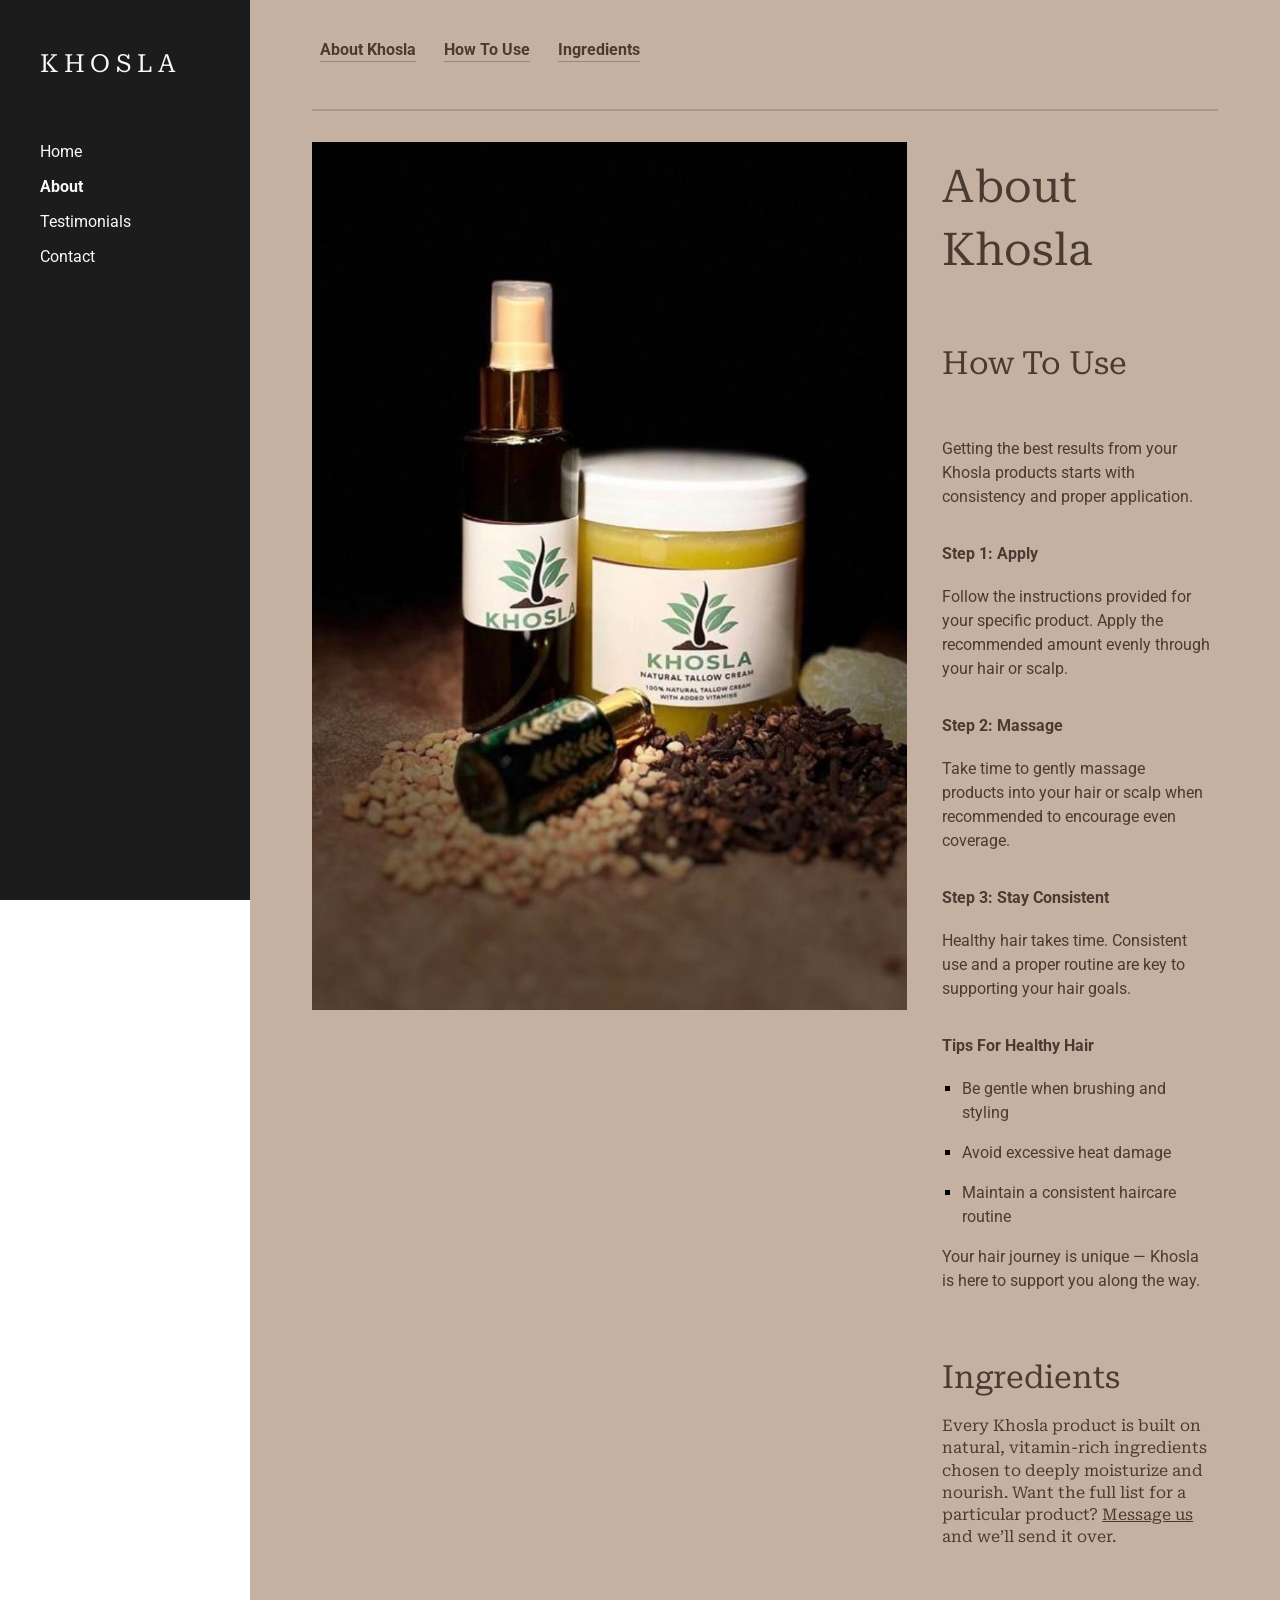
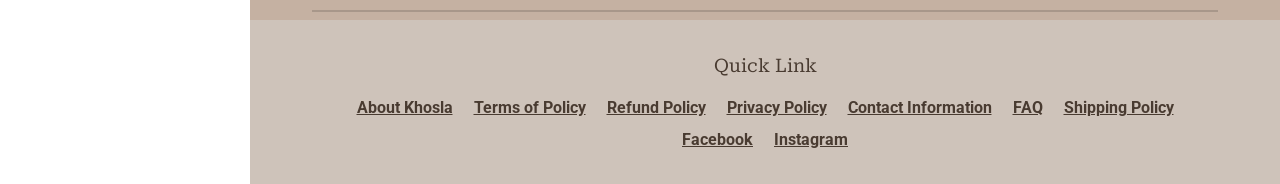
==== about.html @ aa328f6f "Rebuild the Khosla site as a static site Replaces the Google Sites export with plain HTML, CSS and v" ====
<!DOCTYPE html>
<html lang="en">
<head>
<meta charset="utf-8">
<meta name="viewport" content="width=device-width, initial-scale=1">
<title>Khosla - About</title>
<link rel="preconnect" href="https://fonts.googleapis.com">
<link rel="preconnect" href="https://fonts.gstatic.com" crossorigin>
<link rel="stylesheet" href="https://fonts.googleapis.com/css?family=Roboto%3Ai%2Cbi%2C700%2C400&amp;display=swap">
<link rel="stylesheet" href="https://fonts.googleapis.com/css?family=Roboto%20Serif%3Ai%2Cbi%2C700%2C400&amp;display=swap">
<link rel="stylesheet" href="assets/css/site.css">
</head>
<body>
<a class="skip-link" href="#main">Skip to main content</a>

<header class="sidebar">
  <nav class="nav" aria-label="Main">
    <a class="nav__brand" href="index.html">Khosla</a>
    <ul class="nav__list">
        <li class="nav__item"><a class="nav__link" href="index.html">Home</a></li>
        <li class="nav__item"><a class="nav__link is-current" href="about.html" aria-current="page">About</a></li>
        <li class="nav__item"><a class="nav__link" href="testimonials.html">Testimonials</a></li>
        <li class="nav__item"><a class="nav__link" href="contact.html">Contact</a></li>
    </ul>
  </nav>
</header>

<div class="page">
  <main class="main" id="main">
    <section class="section">
      <div class="section__body">
        <div class="grid">
      <div class="col" style="width:100%">
        <div class="block" style="padding:14px 8px">
          <ul class="page-nav">
            <li><a href="#about-khosla">About Khosla</a></li>
            <li><a href="#how-to-use">How To Use</a></li>
            <li><a href="#ingredients">Ingredients</a></li>
          </ul>
        </div>
      </div>
        </div>
      </div>
    </section>
    <section class="section" style="padding:0;background:var(--band)">
      <div class="section__body">
        <div class="grid">
      <div class="col" style="width:100%">
        <div class="block" style="padding:0 0 7.5px">
          <hr class="rule">
        </div>
      </div>
        </div>
      </div>
    </section>
    <section class="section" style="background:var(--band)">
      <div class="section__body">
        <div class="grid">
      <div class="col" style="width:66.664%">
        <div class="block">
          <img class="media" src="assets/img/about-products.jpg" alt="Khosla hair oil and tallow cream" width="702" height="1023">
        </div>
      </div>
      <div class="col" style="width:33.336%">
        <div class="block" style="padding:14px 8px 14px 8px">
          <h1 class="t ta-l" id="about-khosla"><span style="">About Khosla</span></h1>
        </div>
        <div class="block" style="padding:14px 8px 14px 8px">
          <h1 class="t ta-l t--section" id="how-to-use" style="margin:32px 0px 8px 0px"><span style="color:#493b31;">How To Use</span></h1>
        </div>
        <div class="block" style="padding:14px 8px 14px 8px">
          <p class="t ta-l" style="margin:16px 0px 16px 0px"><span style="color:#493b31;font-family:Roboto, Arial;font-variant:normal;font-weight:400;line-height:24px">Getting the best results from your Khosla products starts with consistency and proper application.</span></p>
          <h2 class="t ta-l" style="margin:24px 0px 5.333px 0px"><span style="color:#493b31;font-family:Roboto, Arial;font-size:12.0pt;font-variant:normal;font-weight:700;">Step 1: Apply</span></h2>
          <p class="t ta-l" style="margin:16px 0px 16px 0px"><span style="color:#493b31;font-family:Roboto, Arial;font-variant:normal;font-weight:400;line-height:24px">Follow the instructions provided for your specific product. Apply the recommended amount evenly through your hair or scalp.</span></p>
          <h2 class="t ta-l" style="margin:24px 0px 5.333px 0px"><span style="color:#493b31;font-family:Roboto, Arial;font-size:12.0pt;font-variant:normal;font-weight:700;">Step 2: Massage</span></h2>
          <p class="t ta-l" style="margin:16px 0px 16px 0px"><span style="color:#493b31;font-family:Roboto, Arial;font-variant:normal;font-weight:400;line-height:24px">Take time to gently massage products into your hair or scalp when recommended to encourage even coverage.</span></p>
          <h2 class="t ta-l" style="margin:24px 0px 5.333px 0px"><span style="color:#493b31;font-family:Roboto, Arial;font-size:12.0pt;font-variant:normal;font-weight:700;">Step 3: Stay Consistent</span></h2>
          <p class="t ta-l" style="margin:16px 0px 16px 0px"><span style="color:#493b31;font-family:Roboto, Arial;font-variant:normal;font-weight:400;line-height:24px">Healthy hair takes time. Consistent use and a proper routine are key to supporting your hair goals.</span></p>
          <h2 class="t ta-l" style="margin:24px 0px 5.333px 0px"><span style="color:#493b31;font-family:Roboto, Arial;font-size:12.0pt;font-variant:normal;font-weight:700;">Tips For Healthy Hair</span></h2>
          <ul class="t ta-l" style="margin:6px 0px 0px 0px"><li><p style="line-height:24px;margin:16px 0 16px"><span style="color:#493b31;font-family:Roboto, Arial;font-variant:normal;font-weight:400;line-height:24px">Be gentle when brushing and styling</span></p></li><li><p style="line-height:24px;margin:16px 0 16px"><span style="color:#493b31;font-family:Roboto, Arial;font-variant:normal;font-weight:400;line-height:24px">Avoid excessive heat damage</span></p></li><li><p style="line-height:24px;margin:16px 0 16px"><span style="color:#493b31;font-family:Roboto, Arial;font-variant:normal;font-weight:400;line-height:24px">Maintain a consistent haircare routine</span></p></li></ul>
          <p class="t ta-l" style="margin:16px 0px 16px 0px"><span style="color:#493b31;font-family:Roboto, Arial;font-variant:normal;font-weight:400;line-height:24px">Your hair journey is unique — Khosla is here to support you along the way.</span></p>
        </div>
        <div class="block" style="padding:0 8px 14px">
          <h1 class="t ta-l t--section" id="ingredients" style="margin:32px 0px 8px 0px"><span style="color:#493b31">Ingredients</span></h1>
          <p class="t ta-l" style="line-height:22.08px;margin:16px 0px 16px 0px"><span style="color:#493b31;font-family:'Roboto Serif', Arial;font-weight:400;line-height:22.08px">Every Khosla product is built on natural, vitamin-rich ingredients chosen to deeply moisturize and nourish. Want the full list for a particular product? <a href="contact.html">Message us</a> and we’ll send it over.</span></p>
        </div>
      </div>
        </div>
      </div>
    </section>
    <section class="section section--rule" style="padding:0;background:var(--band)">
      <div class="section__body">
        <div class="grid">
      <div class="col" style="width:100%">
        <div class="block" style="padding:0px 0px 7.5px 0px">
          <hr class="rule">
        </div>
      </div>
        </div>
      </div>
    </section>
  </main>

  <footer class="footer">
    <section class="section section--footer" style="background:var(--band-alt)">
      <div class="section__body">
        <div class="grid">
      <div class="col" style="width:100%">
        <div class="block" style="padding:8px 8px 8px 8px">
          <h3 class="t ta-c"><span style="">Quick Link</span></h3>
          <ul class="quick-links">
            <li><a href="about.html">About Khosla</a></li>
            <li><a href="terms-of-policy.html">Terms of Policy</a></li>
            <li><a href="refund-policy.html">Refund Policy</a></li>
            <li><a href="privacy-policy.html">Privacy Policy</a></li>
            <li><a href="contact.html">Contact Information</a></li>
            <li><a href="faq.html">FAQ</a></li>
            <li><a href="shipping-policy.html">Shipping Policy</a></li>
            <li><a href="https://www.facebook.com/profile.php?id=61594273318935&amp;sk=directory_contact_info" target="_blank" rel="noopener">Facebook</a></li>
            <li><a href="https://www.instagram.com/shopkhosla/" target="_blank" rel="noopener">Instagram</a></li>
          </ul>
        </div>
      </div>
        </div>
      </div>
    </section>
  </footer>
</div>
</body>
</html>
---- assets/css/site.css ----
/* ==========================================================================
   Khosla — static rebuild of sites.google.com/view/khoslademo
   Every value here was measured from the live published site.
   ========================================================================== */

:root {
  /* Palette */
  --sidebar-bg: #1c1c1c;
  --sidebar-fg: #f9f9f9;
  --band: #c5b1a2;        /* content sections            rgb(197,177,162) */
  --band-alt: #cec3ba;    /* footer + banner base colour rgb(206,195,186) */
  --heading: #493b31;     /* headings / links            rgb(73,59,49)    */
  --text: #1c1c1c;        /* body copy                   rgb(28,28,28)    */
  --rule: rgba(0, 0, 0, .15);
  --scrim: #1f2020;       /* banner darkening overlay    rgb(31,32,32)    */
  --dot: #c7c7c7;

  /* Type */
  --sans: Roboto, Arial, Helvetica, sans-serif;
  --serif: "Roboto Serif", Georgia, "Times New Roman", serif;

  /* Metrics */
  --sidebar-w: 250px;
  --grid-max: 1280px;
  --grid-pad: 48px;
  --col-pad: 13.66px;   /* inner gutter on every grid column */
}

*,
*::before,
*::after { box-sizing: border-box; }

html { -webkit-text-size-adjust: 100%; }

body {
  margin: 0;
  background: #fff;
  color: var(--text);
  font-family: var(--sans);
  font-size: 16px;
  line-height: normal;
}

img { max-width: 100%; }

.skip-link {
  position: absolute;
  left: -9999px;
  top: 0;
  z-index: 100;
  padding: 12px 16px;
  background: var(--sidebar-bg);
  color: var(--sidebar-fg);
}
.skip-link:focus { left: 0; }

/* --------------------------------------------------------------- Sidebar */

.sidebar {
  position: fixed;
  inset: 0 auto 0 0;
  width: var(--sidebar-w);
  max-width: 80%;
  background: var(--sidebar-bg);
  z-index: 10;
  overflow-y: auto;
}

/* Wordmark set to echo the logo on the banner: same serif, uppercase, widely
   letter-spaced. The logo's own green (#243b21) sits at 1.4:1 against this
   sidebar, so it is set in the cream used for the rest of the nav. */
.nav__brand {
  display: block;
  /* Left edge matches the nav links below (36px list inset + 4px link pad). */
  padding: 48px 24px 0 40px;
  color: var(--sidebar-fg);
  font-family: var(--serif);
  font-size: 25px;
  line-height: 32px;
  font-weight: 400;
  letter-spacing: .22em;
  text-transform: uppercase;
  text-decoration: none;
}

.nav__list {
  margin: 62px 0 0;
  padding: 0 12px 0 36px;
  list-style: none;
}

.nav__item + .nav__item { margin-top: 16px; }

.nav__link {
  display: block;
  padding-left: 4px;
  color: var(--sidebar-fg);
  font-size: 16px;
  line-height: normal;
  text-decoration: none;
}

.nav__link:hover { text-decoration: underline; }
.nav__link.is-current { font-weight: 700; }

/* ------------------------------------------------------------ Page shell */

.page { margin-left: var(--sidebar-w); }

/* -------------------------------------------------------------- Sections */

/* Flex rather than table: the banner image is an absolutely positioned child,
   and in a CSS table it gets wrapped in an anonymous cell and steals width.
   `align-items: center` reproduces the original's vertical-align: middle. */
.section {
  position: relative;
  display: flex;
  align-items: center;
  width: 100%;
  padding: 24px 0;
  background: var(--band);
}

/* Each section's band colour is emitted inline from the measured original:
   plain banners use --band, image banners --band-alt, footers --band-alt.
   The value below is only a fallback. */

/* A rule-only section carries no padding of its own. */
.section--rule { padding: 0; }

/* Banner height comes from the original as a custom property so that narrow
   screens can cap it with min() rather than being stuck at 900px. */
.section--banner { min-height: var(--banner-h, 0); }

.section__media {
  position: absolute;
  inset: 0;
  background-position: 50% 50%;
  background-size: cover;
  background-repeat: no-repeat;
}

.section__scrim {
  position: absolute;
  inset: 0;
  background: var(--scrim);
}

.section__body { width: 100%; }

.grid {
  position: relative;
  max-width: var(--grid-max);
  margin: 0 auto;
  padding: 0 var(--grid-pad);
  display: flex;
  align-items: flex-start;
}

.col {
  padding: 0 var(--col-pad);
  min-width: 0;
}

/* ---------------------------------------------------------------- Blocks */

/* Blocks stack flush; their inset is emitted per block from the measured
   original, because Google Sites varies it (8px, 14px 8px, 0 ...).
   The generic sans-serif here is deliberate: it is the block's strut font in
   the original, and bare <br> spacers are measured against it. */
.block {
  font-family: sans-serif;
  font-size: 16px;
  line-height: normal;
}

/* Horizontal rule block */
.rule {
  height: 2px;
  margin: 8.5px 0 0;
  border: 0;
  background: var(--rule);
}

/* ------------------------------------------------------------------ Type */

.t { margin: 0; }

/* Preserved tab characters (the footer link row relies on them). */
.tab { white-space: pre; }

h1.t, h2.t, h3.t, h4.t, h5.t, h6.t {
  font-family: var(--serif);
  font-weight: 400;
  color: var(--heading);
}

h1.t { font-size: 45.3333px; line-height: 1.38; }
h2.t { font-size: 24px;      line-height: 1.5; }
h3.t { font-size: 18.6667px; line-height: 1.5; }

/* --------------------------------------------------- Section headings
   A page title, sections within it, and sub-headings inside those need three
   distinct sizes. Without this the About page runs 45 / 45 / 45 with 24px
   sub-headings beneath, so nothing reads as belonging to anything.
   -------------------------------------------------------------------- */

h1.t--section,
h2.t--section {
  font-size: 32px;
  line-height: 1.38;
}

p.t {
  font-family: var(--sans);
  font-size: 16px;
  font-weight: 700;
  line-height: 24px;
  color: var(--text);
}

ul.t, ol.t {
  margin: 0;
  padding-left: 0;
  font-family: sans-serif;
  font-size: 16px;
  color: #000;
}

ul.t { list-style: square; }

ul.t li, ol.t li {
  margin: 0 0 0 20px;
  font-family: var(--sans);
}

ul.t li + li, ol.t li + li { margin-top: 6px; }

/* Each list item wraps a paragraph that carries the real line-height. */
ul.t li > p, ol.t li > p { padding: 0; }

.t a { color: inherit; text-decoration: underline; }
.t a:hover { text-decoration: none; }

/* Doubled class so this outranks `h1.t { color: var(--heading) }`, which is
   more specific than a single class and would otherwise win. */
.t.t--on-media { color: var(--sidebar-fg); }
.t.t--on-media a { color: inherit; }

.ta-l { text-align: left; }
.ta-c { text-align: center; }
.ta-r { text-align: right; }
.ta-j { text-align: justify; }

/* ---------------------------------------------------------------- Images */

.media {
  display: block;
  width: 100%;
  height: auto;
}

.media-link { display: block; }

/* -------------------------------------------------------------- Carousel */

.carousel { position: relative; }

.carousel__viewport {
  position: relative;
  width: 100%;
  overflow: hidden;
}

.carousel__slide {
  position: absolute;
  inset: 0;
  background-position: 50% 50%;
  background-size: cover;
  background-repeat: no-repeat;
  opacity: 0;
  transition: opacity .4s ease;
}

.carousel__slide.is-active { opacity: 1; }

.carousel__dots {
  display: flex;
  justify-content: center;
  padding-top: 32.8px;
}

.carousel__dot {
  width: 10px;
  height: 10px;
  margin: 0 4px;
  padding: 0;
  border: 0;
  border-radius: 50%;
  background: var(--dot);
  cursor: pointer;
}

.carousel__dot.is-active { background: var(--heading); }

/* ------------------------------------------------------------------ Price
   Product pages: price and the order prompt beneath it.
   -------------------------------------------------------------------- */

.price {
  margin: 0;
  font-family: var(--serif);
  font-size: 32px;
  line-height: 44px;
  font-weight: 400;
  color: var(--heading);
}

/* Price shown on a Home product tile: secondary to the product name. */
.price--tile {
  font-size: 20px;
  line-height: 28px;
}

.order-note {
  margin: 0;
  font-family: var(--sans);
  font-size: 15px;
  line-height: 23px;
  color: rgba(28, 28, 28, .82);
  text-wrap: balance;
}

.button {
  display: inline-block;
  margin-top: 16px;
  padding: 12px 28px;
  border: 0;
  background: var(--heading);
  color: #f9f9f9;
  font-family: var(--sans);
  font-size: 16px;
  line-height: 24px;
  font-weight: 700;
  text-decoration: none;
  cursor: pointer;
}

.button:hover { background: #3a2f27; }
.button:focus-visible { outline: 2px solid var(--text); outline-offset: 2px; }

/* ------------------------------------------------------------------ Forms */

.form {
  margin: 0;
  font-family: var(--sans);
  text-align: left;
}

.form__label {
  display: block;
  margin-bottom: 6px;
  font-size: 14px;
  line-height: 20px;
  font-weight: 700;
  color: var(--text);
}

.form__field + .form__field { margin-top: 16px; }

.form__input,
.form__textarea {
  display: block;
  width: 100%;
  padding: 11px 13px;
  border: 1px solid rgba(0, 0, 0, .25);
  border-radius: 0;
  background: #fdfcfb;
  color: var(--text);
  font-family: var(--sans);
  font-size: 16px;
  line-height: 24px;
}

.form__textarea {
  min-height: 132px;
  resize: vertical;
}

.form__input:focus,
.form__textarea:focus {
  outline: 2px solid var(--heading);
  outline-offset: -1px;
  border-color: var(--heading);
}

/* Honeypot — hidden from people, visible to bots that fill everything in. */
.form__botcheck {
  position: absolute !important;
  width: 1px;
  height: 1px;
  overflow: hidden;
  clip: rect(0 0 0 0);
  white-space: nowrap;
}

.form__status {
  margin: 12px 0 0;
  min-height: 24px;
  font-size: 14px;
  line-height: 24px;
  font-weight: 700;
  color: var(--text);
}

.form__status.is-error { color: #8a2b21; }
.form__status.is-success { color: #2f5d3a; }

/* Ordering instructions above the contact form.
   `text-wrap: balance` evens out the line lengths — centred copy with ragged
   lines and a two-word orphan on the last one reads badly. The wider measure
   also drops it from four lines to three. */
.order-intro {
  max-width: 640px;
  margin: 0 auto 24px;
  font-family: var(--sans);
  font-size: 15px;
  line-height: 23px;
  color: rgba(28, 28, 28, .82);
  text-align: center;
  text-wrap: balance;
}

/* The contact form sits in a full-width column, so cap it: full-bleed
   inputs across 1000px+ are unpleasant to fill in. */
.form--contact {
  max-width: 520px;
  margin-left: auto;
  margin-right: auto;
}

/* The contact and review forms sit as centred blocks under centred copy, so
   centre their button and status too. Labels and inputs stay left aligned,
   which is what people expect when filling a form in. */
.form--contact .button,
.form--review .button {
  display: block;
  margin-left: auto;
  margin-right: auto;
}

.form--contact .form__status,
.form--review .form__status { text-align: center; }

/* Subscribe form: input and button side by side, stacking when narrow. */
.form--subscribe .form__row {
  display: flex;
  flex-wrap: wrap;
  gap: 12px;
  align-items: flex-start;
}

.form--subscribe .form__input { flex: 1 1 220px; width: auto; }
.form--subscribe .button { margin-top: 0; padding: 12px 24px; }

@media (max-width: 479px) {
  .form--subscribe .form__row { display: block; }
  .form--subscribe .form__input { width: 100%; }
  .form--subscribe .button { margin-top: 12px; width: 100%; }
}

/* ------------------------------------------------------- Footer quick links
   Rebuilt as a real list: the original was a pasted run of links separated by
   tabs and non-breaking spaces, with underlines bleeding across the gaps.
   -------------------------------------------------------------------- */

.quick-links {
  display: flex;
  flex-wrap: wrap;
  justify-content: center;
  gap: 8px 21px;
  margin: 16px 0 0;
  padding: 0;
  list-style: none;
}

.quick-links a {
  font-family: var(--sans);
  font-size: 16px;
  line-height: 24px;
  font-weight: 700;
  color: var(--heading);
  text-decoration: underline;
}

.quick-links a:hover { text-decoration: none; }

@media (max-width: 479px) {
  .quick-links { gap: 8px 20px; }
}

/* ---------------------------------------------------------------- Reviews
   Customer reviews, laid out three across like the testimonials they
   replace: quote in the serif, name bold and centred beneath.
   -------------------------------------------------------------------- */

.reviews {
  display: grid;
  grid-template-columns: repeat(3, 1fr);
  gap: 40px 28px;
  margin: 0;
  padding: 0 8px;
}

.reviews.is-unavailable { display: none; }

.review { margin: 0; }

.review__body {
  margin: 0;
  font-family: var(--serif);
  font-size: 18.6667px;
  line-height: 28px;
  font-weight: 400;
  color: var(--heading);
  text-align: left;
  white-space: pre-wrap;
  overflow-wrap: anywhere;
}

.review__name {
  margin: 16px 0 0;
  font-family: var(--sans);
  font-size: 16px;
  line-height: 24px;
  font-weight: 700;
  color: var(--text);
  text-align: center;
}

.reviews__empty {
  grid-column: 1 / -1;
  margin: 0;
  font-family: var(--sans);
  font-size: 16px;
  line-height: 24px;
  color: var(--text);
  text-align: center;
}

.form--review {
  max-width: 520px;
  margin-left: auto;
  margin-right: auto;
}

@media (max-width: 767px) {
  .reviews {
    grid-template-columns: 1fr;
    gap: 32px;
  }
}

/* Character counter under a form field. */
.form__hint {
  margin: 6px 0 0;
  font-family: var(--sans);
  font-size: 13px;
  line-height: 18px;
  color: rgba(28, 28, 28, .65);
  text-align: right;
}

.form__hint.is-short { color: rgba(28, 28, 28, .85); }
.form__hint.is-warn { color: #8a2b21; }

/* ==========================================================================
   Responsive

   Three steps down from the desktop layout:
     < 1280px  the fixed sidebar becomes a sticky top bar
     <  768px  grid columns stack, type steps down, banners are capped
     <  480px  tightest gutters and the smallest type step

   The original collapsed to a hamburger drawer, zeroed every section's
   vertical padding and dropped gutters to 5px. This is deliberately not that:
   four nav links fit on one row, so nothing needs hiding behind a menu.
   ========================================================================== */

/* ----------------------------------------------- Below the sidebar layout */

@media (max-width: 1279px) {
  .sidebar {
    position: sticky;
    inset: 0 auto auto 0;
    width: 100%;
    max-width: none;
    overflow: visible;
    z-index: 20;
  }

  .nav {
    display: flex;
    flex-wrap: wrap;
    align-items: baseline;
    gap: 4px 32px;
    padding: 14px 32px;
  }

  .nav__brand {
    padding: 0;
    margin-right: auto;
    font-size: 24px;
    line-height: 34px;
  }

  .nav__list {
    margin: 0;
    padding: 0;
    display: flex;
    flex-wrap: wrap;
    gap: 4px 24px;
  }

  .nav__item + .nav__item { margin-top: 0; }

  .nav__link { padding-left: 0; line-height: 34px; }

  .page { margin-left: 0; }

  .grid { padding: 0 32px; }

  /* Artwork banners carry the logo, wordmark and badges, so cropping loses
     the point of them. Once the banner is full width it is narrower than the
     image's own proportions, so give the section the image's aspect ratio and
     let it show whole rather than filling a fixed height. */
  .section--artwork {
    min-height: 0;
    /* !important because the section's padding is emitted inline by the
       generator to match the original desktop layout. */
    padding: 0 !important;
    aspect-ratio: var(--banner-ratio);
  }

  .section--artwork .section__media { background-size: contain; }
}

/* ------------------------------------------------------- Stacked columns */

@media (max-width: 767px) {
  .nav { gap: 2px 24px; padding: 12px 24px; }
  .nav__brand { font-size: 22px; line-height: 30px; }
  .nav__list { gap: 2px 18px; }
  .nav__link { font-size: 15px; line-height: 30px; }

  .grid {
    display: block;
    padding: 0 24px;
  }

  .col {
    width: 100% !important;
    padding: 0;
  }

  .col + .col { margin-top: 28px; }

  /* Spacer columns exist only to position content on wide screens. */
  .col--empty { display: none; }

  /* A 900px banner is most of a phone screen before any content shows.
     Artwork banners are excluded: they size to the image's own ratio. */
  .section--banner:not(.section--artwork) { min-height: min(var(--banner-h, 0), 64vh); }

  h1.t { font-size: 34px; }
  h2.t { font-size: 20px; }
  h3.t { font-size: 17px; }
  h1.t--section, h2.t--section { font-size: 25px; }

  .price { font-size: 28px; line-height: 38px; }
  .price--tile { font-size: 19px; line-height: 27px; }

  .form--contact,
  .form--review,
  .order-intro { max-width: none; }

  .button { width: 100%; text-align: center; }
  .quick-links { gap: 10px 22px; }
}

/* ------------------------------------------------------------ Small phones */

@media (max-width: 479px) {
  .nav { padding: 12px 16px; }
  .grid { padding: 0 16px; }

  h1.t { font-size: 29px; }
  h2.t { font-size: 19px; }
  h1.t--section, h2.t--section { font-size: 22px; }

  .price { font-size: 26px; line-height: 34px; }
  .section--banner:not(.section--artwork) { min-height: min(var(--banner-h, 0), 58vh); }
  .quick-links { gap: 10px 18px; }
}


/* ------------------------------------------------- About page section nav
   A horizontal row of links to each section of the page, replacing the
   original's stacked list of anchors.
   -------------------------------------------------------------------- */

.page-nav {
  display: flex;
  flex-wrap: wrap;
  gap: 8px 28px;
  margin: 0;
  padding: 0;
  list-style: none;
}

.page-nav a {
  font-family: var(--sans);
  font-size: 16px;
  line-height: 24px;
  font-weight: 700;
  color: var(--heading);
  text-decoration: none;
  border-bottom: 1px solid rgba(73, 59, 49, .35);
  padding-bottom: 2px;
}

.page-nav a:hover { border-bottom-color: var(--heading); }

/* Smooth jump, and keep the target clear of the sticky bar on small screens. */
html { scroll-behavior: smooth; }

.t--section,
h1.t[id],
h2.t[id] { scroll-margin-top: 24px; }

@media (max-width: 1279px) {
  .t--section,
  h1.t[id],
  h2.t[id] { scroll-margin-top: 90px; }
}

@media (prefers-reduced-motion: reduce) {
  html { scroll-behavior: auto; }
}
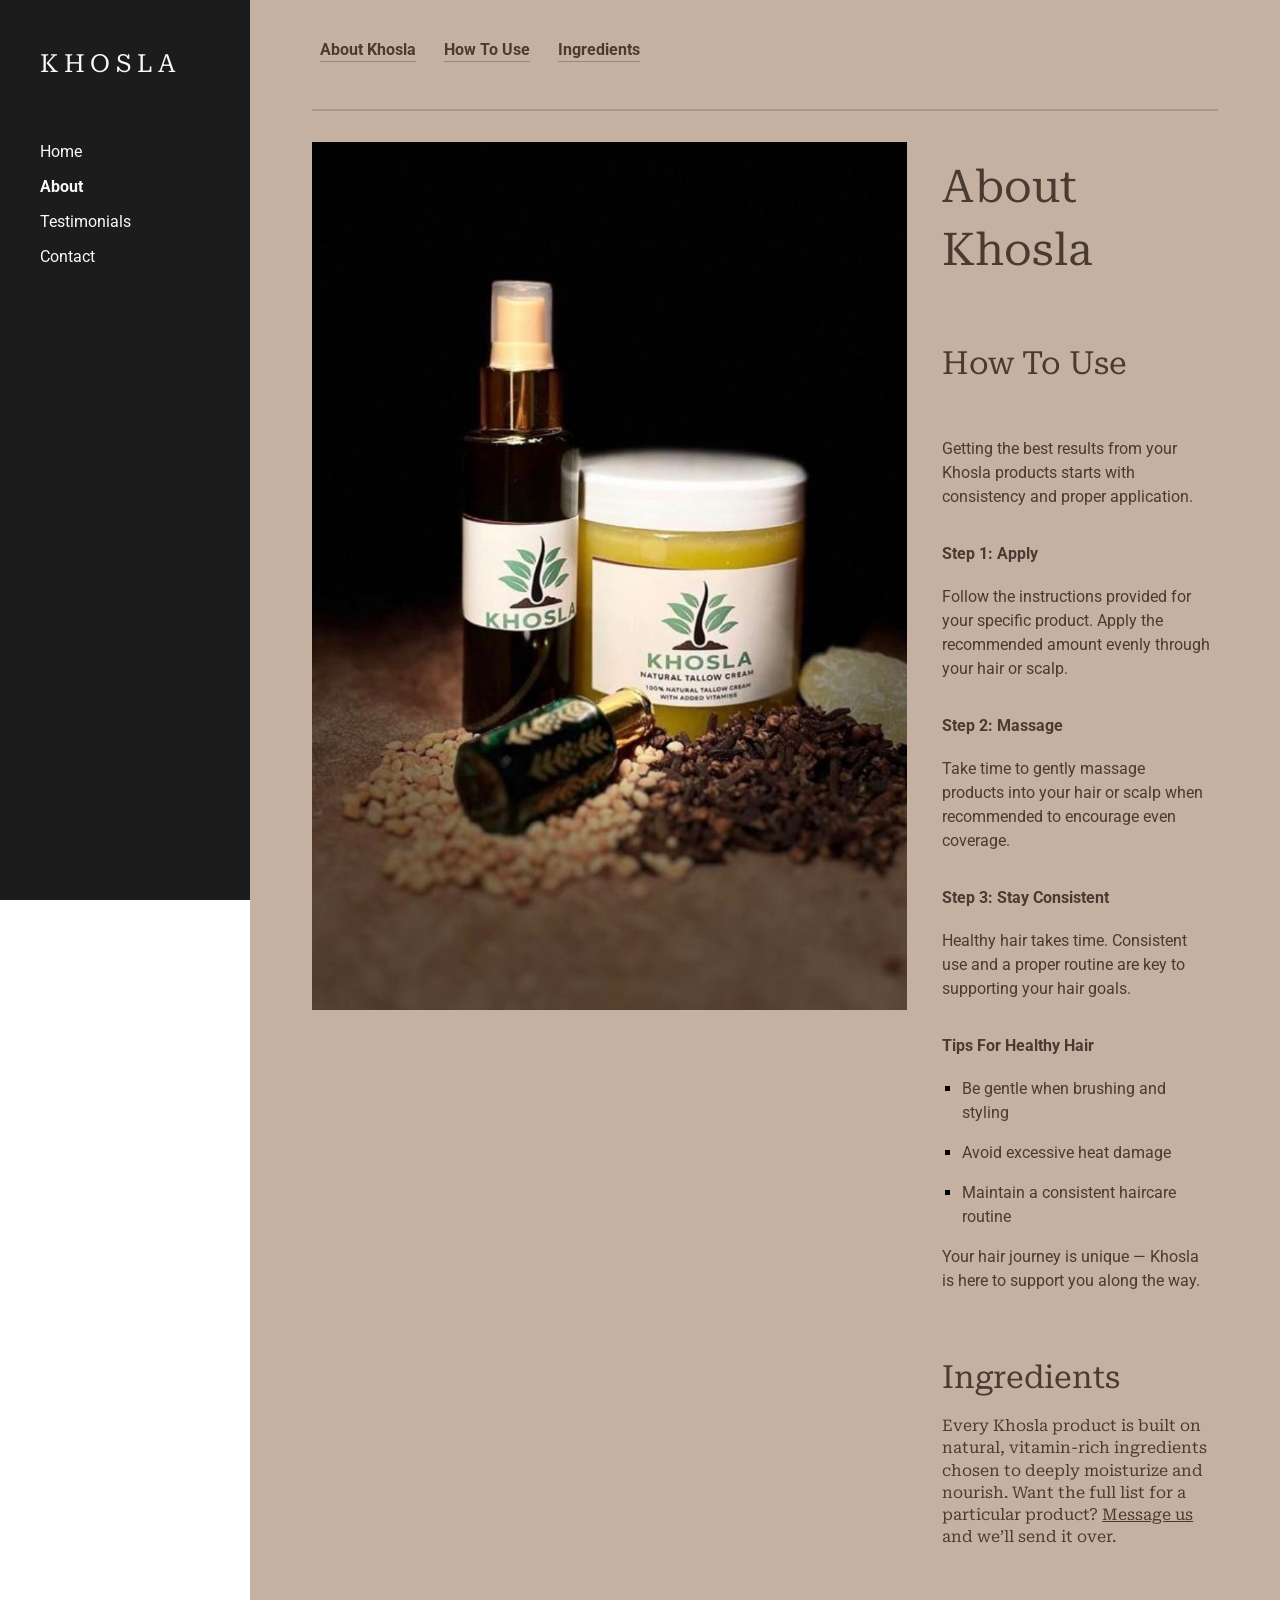
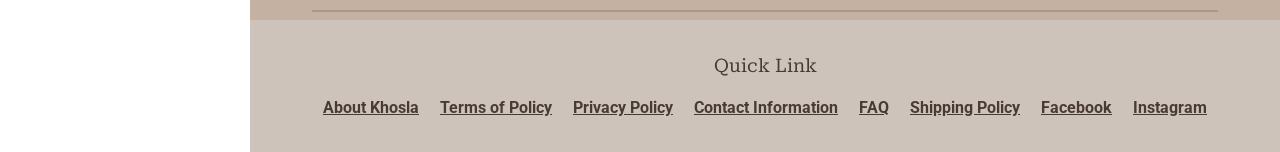
==== commit 11e7e18b: "Remove the refund policy page" ====
--- a/about.html
+++ b/about.html
@@ -111,7 +111,6 @@
           <ul class="quick-links">
             <li><a href="about.html">About Khosla</a></li>
             <li><a href="terms-of-policy.html">Terms of Policy</a></li>
-            <li><a href="refund-policy.html">Refund Policy</a></li>
             <li><a href="privacy-policy.html">Privacy Policy</a></li>
             <li><a href="contact.html">Contact Information</a></li>
             <li><a href="faq.html">FAQ</a></li>
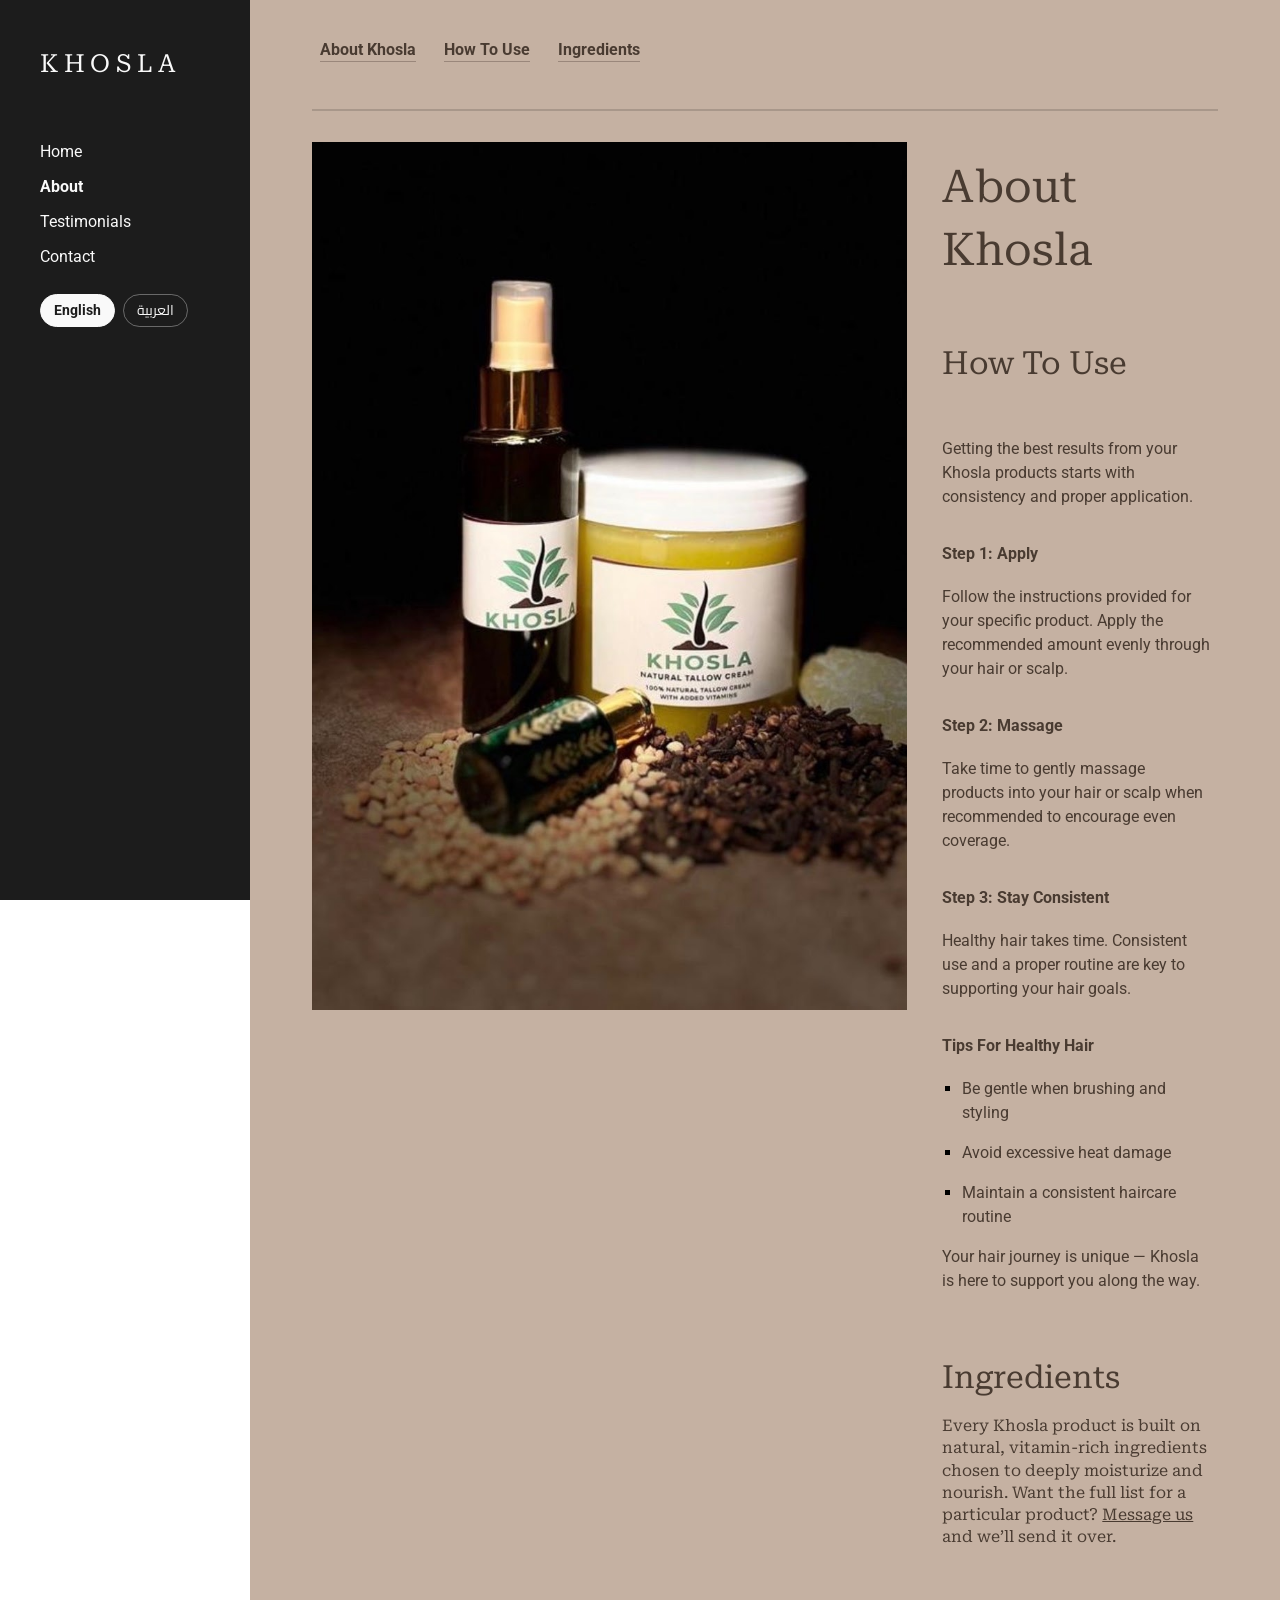
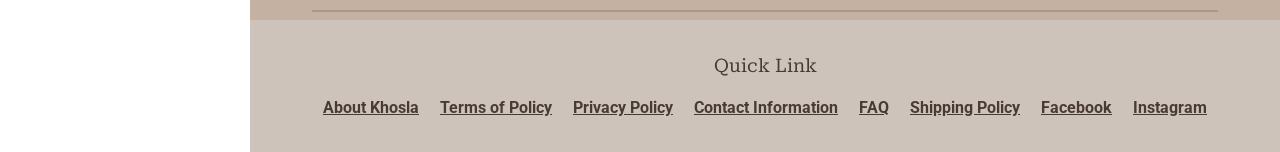
==== commit de6509a3: "Add an English and Arabic toggle Two buttons in the header swap the page between English and Arabic " ====
--- a/about.html
+++ b/about.html
@@ -8,6 +8,7 @@
 <link rel="preconnect" href="https://fonts.gstatic.com" crossorigin>
 <link rel="stylesheet" href="https://fonts.googleapis.com/css?family=Roboto%3Ai%2Cbi%2C700%2C400&amp;display=swap">
 <link rel="stylesheet" href="https://fonts.googleapis.com/css?family=Roboto%20Serif%3Ai%2Cbi%2C700%2C400&amp;display=swap">
+<link rel="stylesheet" href="https://fonts.googleapis.com/css2?family=Cairo:wght@400;700&amp;display=swap">
 <link rel="stylesheet" href="assets/css/site.css">
 </head>
 <body>
@@ -23,6 +24,10 @@
         <li class="nav__item"><a class="nav__link" href="contact.html">Contact</a></li>
     </ul>
   </nav>
+  <div class="lang" role="group" aria-label="Language">
+    <button type="button" class="lang__btn is-active" data-lang="en" lang="en" aria-pressed="true">English</button>
+    <button type="button" class="lang__btn" data-lang="ar" lang="ar" aria-pressed="false">العربية</button>
+  </div>
 </header>
 
 <div class="page">
@@ -125,5 +130,7 @@
     </section>
   </footer>
 </div>
+
+<script src="assets/js/i18n.js"></script>
 </body>
 </html>
--- a/assets/css/site.css
+++ b/assets/css/site.css
@@ -43,16 +43,30 @@
 
 img { max-width: 100%; }
 
+/* Hidden by clipping rather than by a large negative offset: an offset pushes
+   the document 10,000px wide in right-to-left, where the page starts scrolled
+   to the right and the visitor can drag sideways into empty space. */
 .skip-link {
   position: absolute;
-  left: -9999px;
   top: 0;
+  left: 0;
   z-index: 100;
+  width: 1px;
+  height: 1px;
+  overflow: hidden;
+  clip-path: inset(50%);
+  white-space: nowrap;
   padding: 12px 16px;
   background: var(--sidebar-bg);
   color: var(--sidebar-fg);
 }
-.skip-link:focus { left: 0; }
+
+.skip-link:focus {
+  width: auto;
+  height: auto;
+  overflow: visible;
+  clip-path: none;
+}
 
 /* --------------------------------------------------------------- Sidebar */
 
@@ -262,6 +276,13 @@
 
 .media-link { display: block; }
 
+/* Home product tiles are square, so their names and prices sit on the same
+   line whatever shape the source photograph is. */
+.media-link .media {
+  aspect-ratio: 1;
+  object-fit: cover;
+}
+
 /* -------------------------------------------------------------- Carousel */
 
 .carousel { position: relative; }
@@ -313,6 +334,40 @@
   font-size: 32px;
   line-height: 44px;
   font-weight: 400;
+  color: var(--heading);
+}
+
+/* Size and price list on a product page. Sizes left, prices right, so the
+   amounts line up and can be compared down the column. */
+.prices {
+  max-width: 260px;
+  margin: 0 auto;
+  padding: 0;
+  list-style: none;
+  font-family: var(--sans);
+}
+
+.prices li {
+  display: flex;
+  justify-content: space-between;
+  align-items: baseline;
+  gap: 24px;
+  padding: 9px 0;
+  border-bottom: 1px solid rgba(73, 59, 49, .18);
+}
+
+.prices li:last-child { border-bottom: 0; }
+
+.prices .size {
+  font-size: 15px;
+  line-height: 24px;
+  color: rgba(28, 28, 28, .8);
+}
+
+.prices .amount {
+  font-family: var(--serif);
+  font-size: 21px;
+  line-height: 28px;
   color: var(--heading);
 }
 
@@ -747,3 +802,99 @@
 @media (prefers-reduced-motion: reduce) {
   html { scroll-behavior: auto; }
 }
+
+/* ------------------------------------------------- Language switch & RTL */
+
+/* Sits under the nav in the sidebar on desktop, and inline in the bar on
+   narrow screens. The page always loads English; these only swap what is
+   already rendered. */
+.lang {
+  display: flex;
+  gap: 8px;
+  margin: 28px 12px 32px 36px;
+  padding-left: 4px;
+}
+
+.lang__btn {
+  flex: 0 0 auto;
+  padding: 5px 13px;
+  border: 1px solid rgba(249, 249, 249, .35);
+  border-radius: 999px;
+  background: transparent;
+  color: var(--sidebar-fg);
+  font-family: inherit;
+  font-size: 14px;
+  line-height: 1.5;
+  cursor: pointer;
+}
+
+.lang__btn[lang="ar"] { font-family: 'Cairo', sans-serif; }
+.lang__btn:hover { border-color: var(--sidebar-fg); }
+
+.lang__btn.is-active {
+  background: var(--sidebar-fg);
+  border-color: var(--sidebar-fg);
+  color: var(--sidebar-bg);
+  font-weight: 700;
+}
+
+/* Arabic needs a face with Arabic glyphs; Roboto has none, so without this
+   the text falls back to whatever the device happens to carry. */
+html[dir="rtl"] body,
+html[dir="rtl"] .block,
+html[dir="rtl"] .t,
+html[dir="rtl"] .form__input,
+html[dir="rtl"] .form__textarea,
+html[dir="rtl"] .button { font-family: 'Cairo', sans-serif; }
+
+/* Mirror the shell. */
+html[dir="rtl"] .sidebar { inset: 0 0 0 auto; }
+html[dir="rtl"] .page { margin-left: 0; margin-right: var(--sidebar-w); }
+
+/* The wordmark is a wide-tracked Latin serif; neither tracking nor uppercase
+   means anything in Arabic, and both make it unreadable. */
+html[dir="rtl"] .nav__brand {
+  padding: 48px 40px 0 24px;
+  font-family: 'Cairo', sans-serif;
+  letter-spacing: 0;
+  text-transform: none;
+}
+
+html[dir="rtl"] .nav__list { padding: 0 36px 0 12px; }
+html[dir="rtl"] .nav__link { padding-left: 0; padding-right: 4px; }
+html[dir="rtl"] .lang { margin: 28px 36px 32px 12px; padding: 0 4px 0 0; }
+
+/* Alignment follows the reading direction: copy set flush left in English
+   should sit flush right in Arabic. Centred and justified stay as they are. */
+html[dir="rtl"] .ta-l { text-align: right; }
+html[dir="rtl"] .ta-r { text-align: left; }
+
+html[dir="rtl"] .page-nav { padding-right: 0; }
+html[dir="rtl"] .prices li { flex-direction: row; }
+
+@media (max-width: 1279px) {
+  .lang { margin: 0; padding: 0; }
+  html[dir="rtl"] .lang { margin: 0; padding: 0; }
+  html[dir="rtl"] .sidebar { inset: 0 auto auto 0; }
+  html[dir="rtl"] .page { margin-right: 0; }
+  html[dir="rtl"] .nav__brand { padding: 0; margin-right: 0; margin-left: auto; }
+  html[dir="rtl"] .nav__list { padding: 0; }
+  html[dir="rtl"] .nav__link { padding-right: 0; }
+}
+
+/* Prices are a left-to-right run (digits, an en dash, then the currency) sitting
+   inside right-to-left copy. Without isolation the bidi algorithm reorders the
+   whole run and "250 - 1,100" comes out backwards. */
+html[dir="rtl"] .price,
+html[dir="rtl"] .prices .size,
+html[dir="rtl"] .prices .amount {
+  direction: ltr;
+  unicode-bidi: isolate;
+}
+
+html[dir="rtl"] .prices .amount { text-align: left; }
+
+/* The label sets text-align explicitly, so unlike the inputs (which use
+   `start`) it does not follow the reading direction on its own. */
+html[dir="rtl"] .form__label { text-align: right; }
+html[dir="rtl"] .form__hint { text-align: right; }
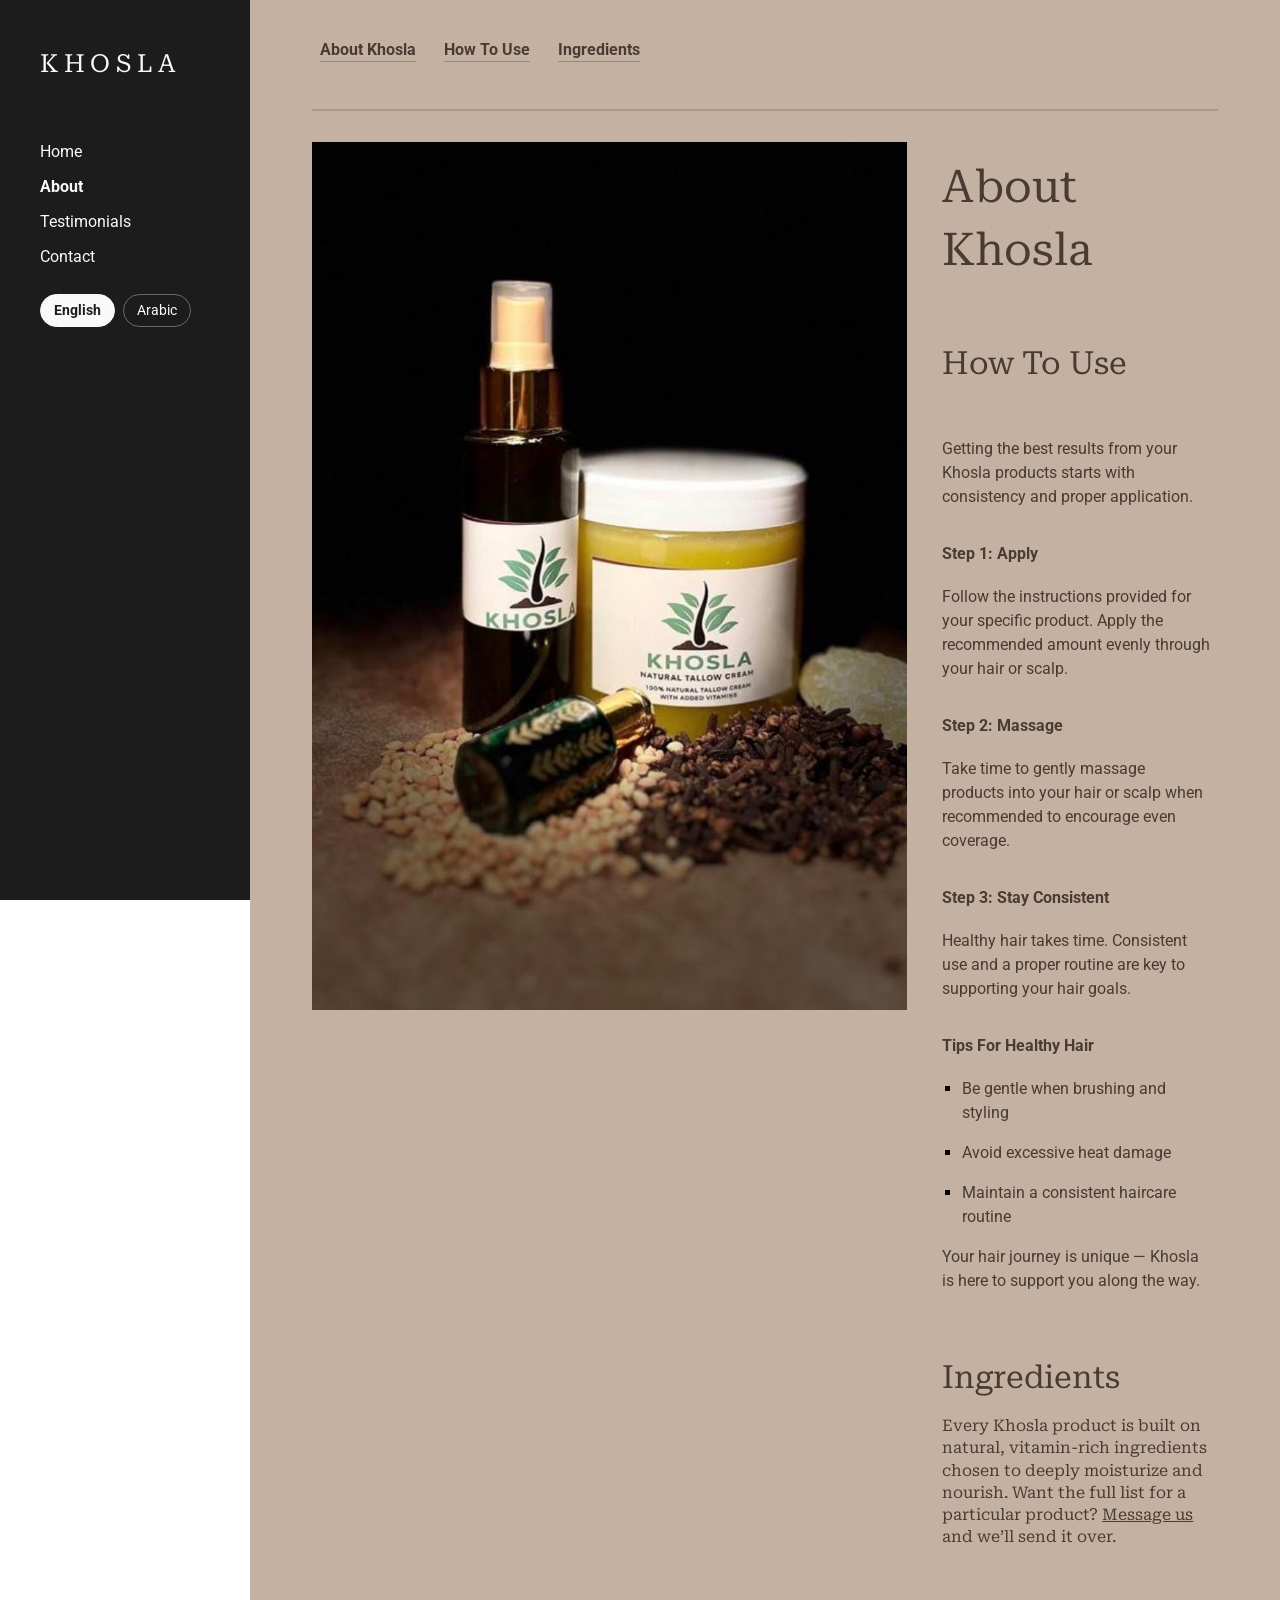
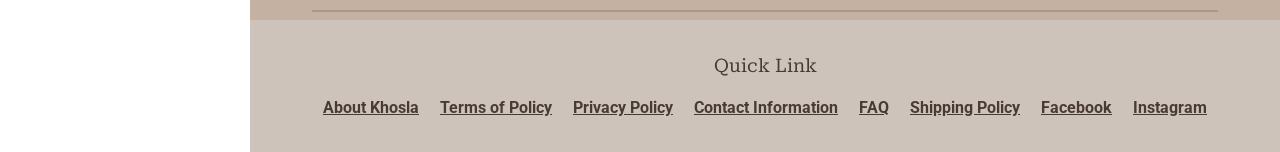
==== commit b6b83332: "Keep the sidebar in place when switching to Arabic The shell no longer mirrors. The sidebar stays on" ====
--- a/about.html
+++ b/about.html
@@ -26,7 +26,7 @@
   </nav>
   <div class="lang" role="group" aria-label="Language">
     <button type="button" class="lang__btn is-active" data-lang="en" lang="en" aria-pressed="true">English</button>
-    <button type="button" class="lang__btn" data-lang="ar" lang="ar" aria-pressed="false">العربية</button>
+    <button type="button" class="lang__btn" data-lang="ar" aria-pressed="false">Arabic</button>
   </div>
 </header>
 
--- a/assets/css/site.css
+++ b/assets/css/site.css
@@ -847,22 +847,18 @@
 html[dir="rtl"] .form__textarea,
 html[dir="rtl"] .button { font-family: 'Cairo', sans-serif; }
 
-/* Mirror the shell. */
-html[dir="rtl"] .sidebar { inset: 0 0 0 auto; }
-html[dir="rtl"] .page { margin-left: 0; margin-right: var(--sidebar-w); }
+/* The shell deliberately does NOT mirror. The sidebar stays on the left in
+   both languages, so switching does not throw the furniture across the screen.
+   Only the copy itself reads right to left. */
+html[dir="rtl"] .sidebar { direction: ltr; }
 
 /* The wordmark is a wide-tracked Latin serif; neither tracking nor uppercase
    means anything in Arabic, and both make it unreadable. */
 html[dir="rtl"] .nav__brand {
-  padding: 48px 40px 0 24px;
   font-family: 'Cairo', sans-serif;
   letter-spacing: 0;
   text-transform: none;
 }
-
-html[dir="rtl"] .nav__list { padding: 0 36px 0 12px; }
-html[dir="rtl"] .nav__link { padding-left: 0; padding-right: 4px; }
-html[dir="rtl"] .lang { margin: 28px 36px 32px 12px; padding: 0 4px 0 0; }
 
 /* Alignment follows the reading direction: copy set flush left in English
    should sit flush right in Arabic. Centred and justified stay as they are. */
@@ -874,12 +870,6 @@
 
 @media (max-width: 1279px) {
   .lang { margin: 0; padding: 0; }
-  html[dir="rtl"] .lang { margin: 0; padding: 0; }
-  html[dir="rtl"] .sidebar { inset: 0 auto auto 0; }
-  html[dir="rtl"] .page { margin-right: 0; }
-  html[dir="rtl"] .nav__brand { padding: 0; margin-right: 0; margin-left: auto; }
-  html[dir="rtl"] .nav__list { padding: 0; }
-  html[dir="rtl"] .nav__link { padding-right: 0; }
 }
 
 /* Prices are a left-to-right run (digits, an en dash, then the currency) sitting
